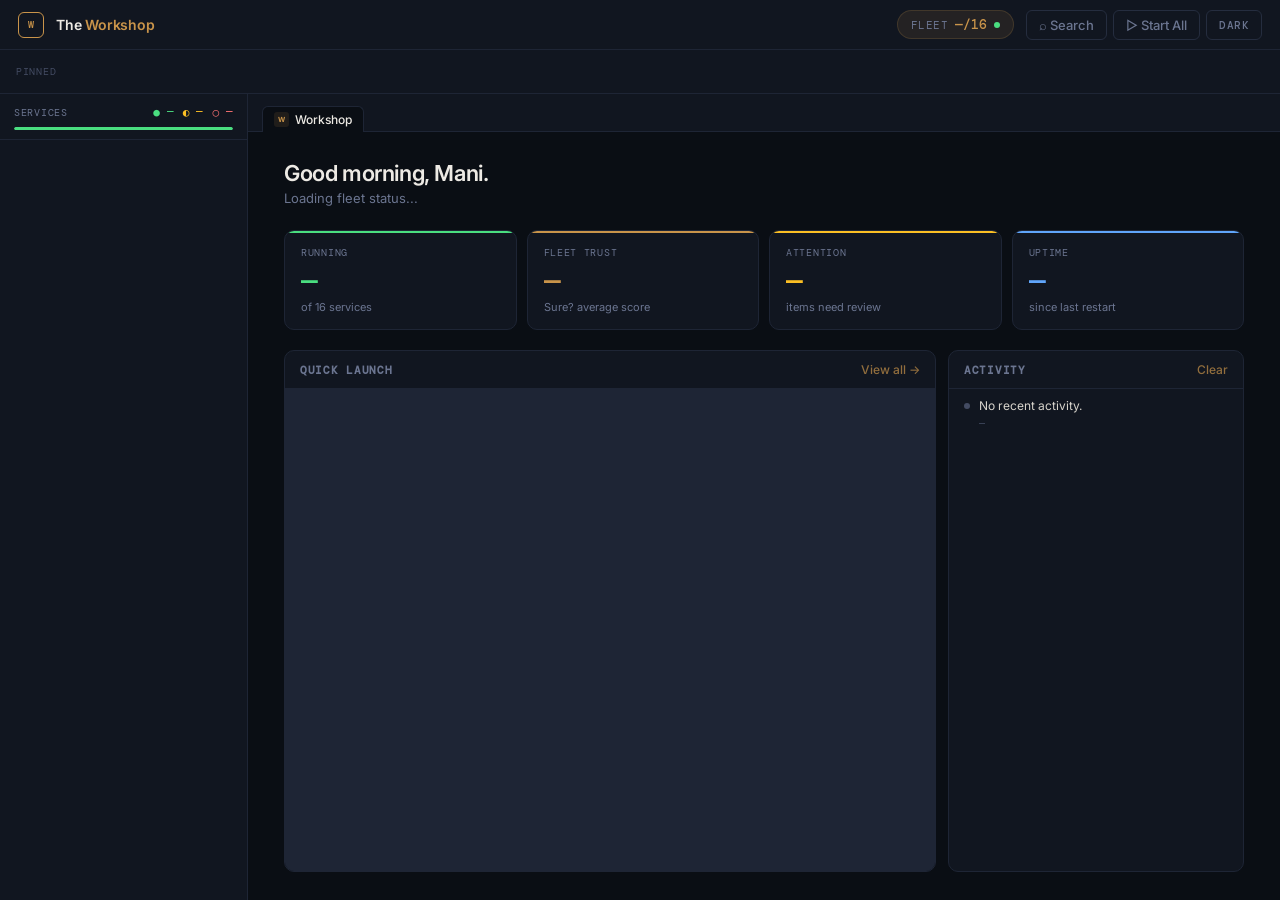
==== dashboard.html @ da77e00f "Workshop v2 — FastAPI rebuild, PostgreSQL, fleet launchpad dashboard Complete rewrite from Flask to " ====
<!DOCTYPE html>
<html lang="en-AU" data-theme="dark">
<head>
<meta charset="UTF-8">
<meta name="viewport" content="width=device-width, initial-scale=1.0">
<title>The Workshop — Almost Magic Tech Lab</title>
<link rel="icon" type="image/svg+xml" href="data:image/svg+xml,<svg xmlns='http://www.w3.org/2000/svg' viewBox='0 0 32 32'><rect width='32' height='32' rx='7' fill='%230A0E14'/><rect x='2' y='2' width='28' height='28' rx='6' fill='none' stroke='%23C9944A' stroke-width='1.5'/><text x='16' y='22' text-anchor='middle' font-family='monospace' font-size='14' font-weight='700' fill='%23C9944A'>W</text></svg>">
<style>
@import url('https://fonts.googleapis.com/css2?family=DM+Mono:wght@400;500&family=Inter:wght@300;400;500;600&display=swap');

:root {
  --bg:#0A0E14; --surface:#111620; --surface-2:#181E2A;
  --border:#1E2535; --border-2:#252D3F;
  --gold:#C9944A; --gold-dim:rgba(201,148,74,0.10);
  --text:#D8D4CC; --text-bright:#EDEAE4;
  --muted:#6B7590; --muted-2:#434B62;
  --green:#4ADE80; --red:#F87171; --amber:#FBBF24; --blue:#60A5FA;
  --sidebar-w:248px; --header-h:50px; --pin-h:44px;
}
[data-theme="light"] {
  --bg:#F2F0EC; --surface:#FFFFFF; --surface-2:#EDEAE5;
  --border:#DDD9D3; --border-2:#C8C4BE;
  --text:#2C2C3A; --text-bright:#0E0E1A;
  --muted:#7A7A8E; --muted-2:#A4A4B4;
}
*{margin:0;padding:0;box-sizing:border-box;}
body{font-family:'Inter',-apple-system,sans-serif;background:var(--bg);color:var(--text);height:100vh;display:flex;flex-direction:column;overflow:hidden;font-size:13px;-webkit-font-smoothing:antialiased;}

/* HEADER */
.header{height:var(--header-h);background:var(--surface);border-bottom:1px solid var(--border);display:flex;align-items:center;padding:0 18px;gap:12px;flex-shrink:0;z-index:10;}
.brand-mark{width:26px;height:26px;border:1.5px solid var(--gold);border-radius:6px;display:flex;align-items:center;justify-content:center;font-family:'DM Mono',monospace;font-size:10px;color:var(--gold);font-weight:500;flex-shrink:0;}
.brand-name{font-family:'Inter',sans-serif;font-size:14px;font-weight:600;color:var(--text-bright);letter-spacing:-0.2px;}
.brand-name span{color:var(--gold);}
.header-sep{flex:1;}
.fleet-score{display:flex;align-items:center;gap:7px;background:var(--gold-dim);border:1px solid rgba(201,148,74,0.18);border-radius:20px;padding:5px 13px;cursor:default;}
.fleet-score-label{font-size:11px;color:var(--muted);font-family:'DM Mono',monospace;text-transform:uppercase;letter-spacing:0.5px;}
.fleet-score-value{font-family:'DM Mono',monospace;font-size:13px;color:var(--gold);font-weight:500;}
.fleet-pulse{width:6px;height:6px;border-radius:50%;background:var(--green);animation:pulse 2.2s infinite;}
@keyframes pulse{0%,100%{opacity:1;transform:scale(1);}50%{opacity:0.45;transform:scale(0.78);}}
.header-actions{display:flex;align-items:center;gap:6px;}
.hbtn{height:30px;padding:0 12px;border-radius:6px;border:1px solid var(--border-2);background:transparent;color:var(--muted);cursor:pointer;display:flex;align-items:center;gap:5px;font-size:13px;font-family:'Inter',sans-serif;font-weight:500;transition:all 0.13s;white-space:nowrap;}
.hbtn:hover{background:var(--surface-2);color:var(--text-bright);border-color:var(--border-2);}
.hbtn.mono{font-size:11px;font-family:'DM Mono',monospace;text-transform:uppercase;letter-spacing:0.4px;}

/* PINNED BAR */
.pinned-bar{height:var(--pin-h);background:var(--surface);border-bottom:1px solid var(--border);display:flex;align-items:center;padding:0 16px;gap:5px;flex-shrink:0;overflow-x:auto;}
.pinned-bar::-webkit-scrollbar{display:none;}
.pinned-label{font-size:10px;text-transform:uppercase;letter-spacing:0.7px;color:var(--muted-2);font-family:'DM Mono',monospace;white-space:nowrap;margin-right:4px;flex-shrink:0;}
.pin-chip{display:flex;align-items:center;gap:6px;padding:5px 10px 5px 7px;border-radius:8px;border:1px solid var(--border-2);background:var(--surface-2);cursor:pointer;transition:all 0.13s;white-space:nowrap;flex-shrink:0;}
.pin-chip:hover{border-color:var(--gold);background:var(--gold-dim);}
.pin-badge{width:20px;height:20px;border-radius:4px;display:flex;align-items:center;justify-content:center;font-size:8px;font-weight:700;font-family:'Inter',sans-serif;flex-shrink:0;}
.pin-name{font-size:12px;font-weight:500;color:var(--text);}
.pin-dot{width:5px;height:5px;border-radius:50%;flex-shrink:0;}

/* BODY */
.body{display:flex;flex:1;overflow:hidden;}

/* SIDEBAR */
.sidebar{width:var(--sidebar-w);background:var(--surface);border-right:1px solid var(--border);display:flex;flex-direction:column;flex-shrink:0;overflow:hidden;}
.status-bar{padding:11px 14px 9px;border-bottom:1px solid var(--border);}
.status-bar-row{display:flex;align-items:center;justify-content:space-between;margin-bottom:8px;}
.status-bar-label{font-size:10px;text-transform:uppercase;letter-spacing:0.7px;color:var(--muted);font-family:'DM Mono',monospace;}
.status-counts{display:flex;gap:9px;}
.status-count{display:flex;align-items:center;gap:3px;font-family:'DM Mono',monospace;font-size:11px;}
.status-count.up{color:var(--green);} .status-count.down{color:var(--red);} .status-count.warn{color:var(--amber);}
.mini-bar{height:3px;background:var(--border);border-radius:3px;overflow:hidden;display:flex;gap:1px;}
.mini-bar-seg{height:100%;border-radius:3px;}
.mini-bar-seg.up{background:var(--green);} .mini-bar-seg.warn{background:var(--amber);} .mini-bar-seg.down{background:var(--red);}
.groups{flex:1;overflow-y:auto;padding:5px 0;}
.groups::-webkit-scrollbar{width:3px;}
.groups::-webkit-scrollbar-thumb{background:var(--border-2);border-radius:3px;}
.group{margin-bottom:1px;}
.group-header{display:flex;align-items:center;gap:7px;padding:6px 14px;cursor:pointer;transition:background 0.1s;user-select:none;}
.group-header:hover{background:var(--surface-2);}
.group-arrow{font-size:7px;color:var(--muted-2);transition:transform 0.18s;width:8px;flex-shrink:0;}
.group.open .group-arrow{transform:rotate(90deg);}
.group-name{flex:1;font-size:10px;font-weight:600;text-transform:uppercase;letter-spacing:0.7px;color:var(--muted);font-family:'DM Mono',monospace;}
.group-badge{font-family:'DM Mono',monospace;font-size:10px;color:var(--muted-2);background:var(--surface-2);border-radius:8px;padding:1px 6px;}
.group-badge.all-up{color:var(--green);background:rgba(74,222,128,0.08);}
.group-apps{display:none;padding:0 6px 4px;}
.group.open .group-apps{display:block;}
.app-row{display:flex;align-items:center;gap:8px;padding:5px 8px;border-radius:7px;cursor:pointer;transition:background 0.1s;}
.app-row:hover{background:var(--surface-2);} .app-row.active{background:var(--gold-dim);}
.app-row.ghost{opacity:0.45;}
.app-badge{width:22px;height:22px;border-radius:5px;display:flex;align-items:center;justify-content:center;font-size:9px;font-weight:700;font-family:'Inter',sans-serif;flex-shrink:0;}
.app-info{flex:1;min-width:0;}
.app-name{font-size:12px;font-weight:500;color:var(--text);white-space:nowrap;overflow:hidden;text-overflow:ellipsis;line-height:1.3;}
.app-port{font-family:'DM Mono',monospace;font-size:10px;color:var(--muted-2);line-height:1;}
.app-status{width:6px;height:6px;border-radius:50%;flex-shrink:0;}
.app-status.up{background:var(--green);box-shadow:0 0 5px rgba(74,222,128,0.35);}
.app-status.down{background:var(--muted-2);}
.app-status.warn,.app-status.degraded{background:var(--amber);}
.app-status.degraded{animation:pulse 2s infinite;}
.app-status.not_built{background:var(--muted-2);}

/* MAIN */
.main{flex:1;display:flex;flex-direction:column;overflow:hidden;background:var(--bg);}
.tab-bar{height:38px;background:var(--surface);border-bottom:1px solid var(--border);display:flex;align-items:flex-end;padding:0 14px;gap:2px;flex-shrink:0;}
.tab{display:flex;align-items:center;gap:6px;padding:5px 11px;border-radius:6px 6px 0 0;cursor:pointer;font-size:12px;font-weight:500;color:var(--muted);transition:all 0.13s;border:1px solid transparent;border-bottom:none;margin-bottom:-1px;}
.tab:hover{color:var(--text);background:var(--surface-2);}
.tab.active{color:var(--text-bright);background:var(--bg);border-color:var(--border);border-bottom-color:var(--bg);}
.tab-badge{width:15px;height:15px;border-radius:3px;display:flex;align-items:center;justify-content:center;font-size:7px;font-weight:700;font-family:'Inter',sans-serif;}
.tab-close{font-size:13px;color:var(--muted-2);padding:1px 3px;border-radius:3px;line-height:1;margin-left:1px;}
.tab-close:hover{background:var(--border-2);color:var(--text);}

/* WELCOME */
.welcome{flex:1;display:flex;flex-direction:column;padding:28px 36px;overflow-y:auto;animation:fadeUp 0.28s ease;}
@keyframes fadeUp{from{opacity:0;transform:translateY(8px);}to{opacity:1;transform:translateY(0);}}
.welcome-header{margin-bottom:24px;}
.welcome-greeting{font-family:'Inter',sans-serif;font-size:22px;font-weight:600;color:var(--text-bright);letter-spacing:-0.4px;line-height:1.2;margin-bottom:4px;}
.welcome-sub{font-size:13px;color:var(--muted);font-weight:400;}
.metrics{display:grid;grid-template-columns:repeat(4,1fr);gap:10px;margin-bottom:20px;}
.metric-card{background:var(--surface);border:1px solid var(--border);border-radius:10px;padding:15px 16px;cursor:default;transition:border-color 0.18s;position:relative;overflow:hidden;animation:fadeUp 0.35s ease both;}
.metric-card:nth-child(1){animation-delay:.04s;} .metric-card:nth-child(2){animation-delay:.08s;} .metric-card:nth-child(3){animation-delay:.12s;} .metric-card:nth-child(4){animation-delay:.16s;}
.metric-card:hover{border-color:var(--border-2);}
.metric-card::before{content:'';position:absolute;top:0;left:0;right:0;height:2px;border-radius:10px 10px 0 0;}
.metric-card.green::before{background:var(--green);} .metric-card.gold::before{background:var(--gold);} .metric-card.amber::before{background:var(--amber);} .metric-card.blue::before{background:var(--blue);}
.metric-label{font-size:10px;text-transform:uppercase;letter-spacing:0.7px;color:var(--muted);font-family:'DM Mono',monospace;margin-bottom:9px;}
.metric-value{font-family:'DM Mono',monospace;font-size:28px;font-weight:500;line-height:1;margin-bottom:4px;}
.metric-card.green .metric-value{color:var(--green);} .metric-card.gold .metric-value{color:var(--gold);} .metric-card.amber .metric-value{color:var(--amber);} .metric-card.blue .metric-value{color:var(--blue);}
.metric-detail{font-size:11px;color:var(--muted);}
.content-grid{display:grid;grid-template-columns:1fr 296px;gap:12px;flex:1;min-height:0;}
.panel{background:var(--surface);border:1px solid var(--border);border-radius:10px;overflow:hidden;display:flex;flex-direction:column;}
.panel-header{display:flex;align-items:center;justify-content:space-between;padding:11px 15px;border-bottom:1px solid var(--border);flex-shrink:0;}
.panel-title{font-size:11px;font-weight:600;text-transform:uppercase;letter-spacing:0.7px;color:var(--muted);font-family:'DM Mono',monospace;}
.panel-action{font-size:12px;color:var(--gold);cursor:pointer;opacity:0.7;transition:opacity 0.13s;font-weight:500;}
.panel-action:hover{opacity:1;}
.app-grid{display:grid;grid-template-columns:repeat(4,1fr);gap:1px;background:var(--border);flex:1;}
.app-tile{background:var(--surface);padding:13px 13px 11px;cursor:pointer;transition:background 0.12s;display:flex;flex-direction:column;gap:8px;}
.app-tile:hover{background:var(--surface-2);}
.app-tile-top{display:flex;align-items:flex-start;justify-content:space-between;}
.app-tile-badge{width:30px;height:30px;border-radius:7px;display:flex;align-items:center;justify-content:center;font-size:10px;font-weight:700;font-family:'Inter',sans-serif;}
.app-tile-dot{width:6px;height:6px;border-radius:50%;margin-top:3px;flex-shrink:0;}
.app-tile-name{font-size:12px;font-weight:600;color:var(--text-bright);line-height:1.2;}
.app-tile-desc{font-size:11px;color:var(--muted);line-height:1.3;}
.app-tile-port{font-family:'DM Mono',monospace;font-size:10px;color:var(--muted-2);margin-top:1px;}
.activity-feed{flex:1;overflow-y:auto;}
.activity-item{display:flex;align-items:flex-start;gap:9px;padding:9px 15px;border-bottom:1px solid var(--border);transition:background 0.1s;cursor:default;}
.activity-item:last-child{border-bottom:none;} .activity-item:hover{background:var(--surface-2);}
.activity-dot{width:6px;height:6px;border-radius:50%;flex-shrink:0;margin-top:5px;}
.activity-text{font-size:12px;color:var(--text);line-height:1.4;margin-bottom:2px;}
.activity-time{font-family:'DM Mono',monospace;font-size:10px;color:var(--muted-2);}

/* Toast */
.toast{position:fixed;bottom:20px;left:50%;transform:translateX(-50%);background:var(--surface-2);border:1px solid var(--border-2);border-radius:8px;padding:8px 16px;font-size:12px;color:var(--text);z-index:100;opacity:0;transition:opacity 0.2s;pointer-events:none;}
.toast.show{opacity:1;}

/* Colours */
.c-elaine{background:#FF6B6B1E;color:#FF8080;} .c-beast{background:#F472B61E;color:#F472B6;}
.c-sure{background:#4ADE801E;color:#4ADE80;} .c-baldrick{background:#60A5FA1E;color:#60A5FA;}
.c-fore{background:#94A3B81E;color:#94A3B8;} .c-ckw{background:#34D3991E;color:#34D399;}
.c-ckla{background:#A78BFA1E;color:#A78BFA;} .c-junk{background:#78716C1E;color:#A8A29E;}
.c-peterman{background:#FB923C1E;color:#FB923C;} .c-sophia{background:#E879F91E;color:#E879F9;}
.c-costanza{background:#F973161E;color:#F97316;} .c-atlas{background:#38BDF81E;color:#38BDF8;}
.c-sentinel{background:#FB923C1E;color:#FB923C;} .c-ripple{background:#10B9811E;color:#10B981;}
.c-spark{background:#EC48991E;color:#EC4899;} .c-workshop{background:#C9944A1E;color:#C9944A;}
.c-genie{background:#FDE0471E;color:#FDE047;}
</style>
</head>
<body>

<header class="header">
  <div class="brand-mark">W</div>
  <span class="brand-name">The <span>Workshop</span></span>
  <div class="header-sep"></div>
  <div class="fleet-score">
    <span class="fleet-score-label">Fleet</span>
    <span class="fleet-score-value" id="fleetScore">—/16</span>
    <div class="fleet-pulse"></div>
  </div>
  <div class="header-actions">
    <button class="hbtn" title="Search apps" onclick="alert('Search coming soon')">⌕ Search</button>
    <button class="hbtn" onclick="alert('Start All coming soon')">▷ Start All</button>
    <button class="hbtn mono" onclick="toggleTheme()">Dark</button>
  </div>
</header>

<div class="pinned-bar" id="pinnedBar">
  <span class="pinned-label">Pinned</span>
</div>

<div class="body">
  <nav class="sidebar">
    <div class="status-bar">
      <div class="status-bar-row">
        <span class="status-bar-label">Services</span>
        <div class="status-counts" id="statusCounts">
          <span class="status-count up">● —</span>
          <span class="status-count warn">◐ —</span>
          <span class="status-count down">○ —</span>
        </div>
      </div>
      <div class="mini-bar" id="miniBar">
        <div class="mini-bar-seg up" style="flex:1"></div>
      </div>
    </div>
    <div class="groups" id="sidebarGroups"></div>
  </nav>

  <main class="main">
    <div class="tab-bar" id="tabBar">
      <div class="tab active"><div class="tab-badge c-workshop">W</div>Workshop</div>
    </div>

    <div class="welcome" id="welcomePanel">
      <div class="welcome-header">
        <div class="welcome-greeting" id="greeting">Good afternoon, Mani.</div>
        <div class="welcome-sub" id="welcomeSub">Loading fleet status...</div>
      </div>
      <div class="metrics" id="metricsGrid">
        <div class="metric-card green"><div class="metric-label">Running</div><div class="metric-value" id="metricRunning">—</div><div class="metric-detail" id="metricRunningDetail">of 16 services</div></div>
        <div class="metric-card gold"><div class="metric-label">Fleet Trust</div><div class="metric-value" id="metricTrust">—</div><div class="metric-detail">Sure? average score</div></div>
        <div class="metric-card amber"><div class="metric-label">Attention</div><div class="metric-value" id="metricAttention">—</div><div class="metric-detail">items need review</div></div>
        <div class="metric-card blue"><div class="metric-label">Uptime</div><div class="metric-value" id="metricUptime">—</div><div class="metric-detail">since last restart</div></div>
      </div>
      <div class="content-grid">
        <div class="panel">
          <div class="panel-header"><span class="panel-title">Quick Launch</span><span class="panel-action">View all →</span></div>
          <div class="app-grid" id="quickLaunch"></div>
        </div>
        <div class="panel">
          <div class="panel-header"><span class="panel-title">Activity</span><span class="panel-action">Clear</span></div>
          <div class="activity-feed" id="activityFeed"></div>
        </div>
      </div>
    </div>
  </main>
</div>

<div class="toast" id="toast"></div>

<script>
const API = (function(){
  const p = location.pathname;
  if(p.startsWith('/workshop')) return '/workshop';
  return '';
})();

let allApps = [];
let startTime = Date.now();

// Greeting
function updateGreeting(){
  const h=new Date().getHours();
  let g='Good evening';
  if(h<12) g='Good morning';
  else if(h<17) g='Good afternoon';
  document.getElementById('greeting').textContent=g+', Mani.';
}
updateGreeting();

// Theme
function toggleTheme(){
  const h=document.documentElement,b=document.querySelector('.hbtn.mono');
  h.dataset.theme=h.dataset.theme==='dark'?'light':'dark';
  b.textContent=h.dataset.theme==='dark'?'Dark':'Light';
}

// Status dot colour
function dotColour(status){
  if(status==='up') return 'var(--green)';
  if(status==='degraded') return 'var(--amber)';
  if(status==='down') return 'var(--red)';
  return 'var(--muted-2)';
}
function dotClass(status){
  if(status==='up') return 'up';
  if(status==='degraded') return 'degraded';
  if(status==='down') return 'down';
  return 'not_built';
}

// Tab system
const C={elaine:'c-elaine',beast:'c-beast',sure:'c-sure',baldrick:'c-baldrick',ckwriter:'c-ckw',ckla:'c-ckla',sentinel:'c-sentinel',foreperson:'c-fore',junkdrawer:'c-junk',peterman:'c-peterman',atlas:'c-atlas',costanza:'c-costanza',sophia:'c-sophia',ripple:'c-ripple',spark:'c-spark',genie:'c-genie'};
const I={elaine:'E',beast:'B',sure:'S?',baldrick:'Ba',ckwriter:'CK',ckla:'LA',sentinel:'DS',foreperson:'Fp',junkdrawer:'JD',peterman:'Pe',atlas:'IA',costanza:'Co',sophia:'So',ripple:'Ri',spark:'Sp',genie:'Ge'};
const URLS={elaine:'/elaine/',beast:'/beast/',sure:'/sure/',baldrick:'/baldrick/',ckwriter:'/ckwriter/',ckla:'/ckla/',peterman:'/peterman/',junkdrawer:'/junkdrawer/',costanza:'/costanza/'};

function openApp(name,key){
  const app=allApps.find(a=>a.slug===key);
  if(app && !app.built){showToast(name+' — coming soon');return;}
  const bar=document.getElementById('tabBar');
  const ex=bar.querySelector('[data-key="'+key+'"]');
  if(ex){document.querySelectorAll('.tab').forEach(t=>t.classList.remove('active'));ex.classList.add('active');return;}
  const tab=document.createElement('div');
  tab.className='tab';tab.dataset.key=key;
  tab.innerHTML='<div class="tab-badge '+(C[key]||'')+'">'+(I[key]||name[0])+'</div>'+name+'<span class="tab-close" onclick="closeTab(event,this)">\u00d7</span>';
  tab.addEventListener('click',function(e){if(e.target.classList.contains('tab-close'))return;document.querySelectorAll('.tab').forEach(t=>t.classList.remove('active'));this.classList.add('active');});
  bar.appendChild(tab);
  document.querySelectorAll('.tab').forEach(t=>t.classList.remove('active'));
  tab.classList.add('active');
  if(URLS[key]) window.open(URLS[key],'_blank');
}
function closeTab(e,btn){e.stopPropagation();const t=btn.closest('.tab');const was=t.classList.contains('active');t.remove();if(was){const tabs=document.querySelectorAll('.tab');if(tabs.length)tabs[tabs.length-1].classList.add('active');}}

function showToast(msg){const t=document.getElementById('toast');t.textContent=msg;t.classList.add('show');setTimeout(()=>t.classList.remove('show'),2000);}

// Pinned bar
function renderPinned(apps){
  const bar=document.getElementById('pinnedBar');
  bar.innerHTML='<span class="pinned-label">Pinned</span>';
  apps.filter(a=>a.pinned).forEach(a=>{
    const chip=document.createElement('div');
    chip.className='pin-chip';
    chip.onclick=()=>openApp(a.name,a.slug);
    chip.innerHTML='<div class="pin-badge '+(a.badge_class||'')+'">'+a.badge+'</div><span class="pin-name">'+a.name+'</span><div class="pin-dot" style="background:'+dotColour(a.status)+'"></div>';
    bar.appendChild(chip);
  });
}

// Sidebar
function renderSidebar(apps, groups){
  const container=document.getElementById('sidebarGroups');
  container.innerHTML='';
  groups.forEach((groupName,gi)=>{
    const groupApps=apps.filter(a=>a.group===groupName);
    if(!groupApps.length) return;
    const upCount=groupApps.filter(a=>a.status==='up').length;
    const allUp=upCount===groupApps.length;
    const div=document.createElement('div');
    div.className='group'+(gi<2?' open':'');
    div.innerHTML='<div class="group-header" onclick="this.parentElement.classList.toggle(\'open\')"><span class="group-arrow">\u25b6</span><span class="group-name">'+groupName+'</span><span class="group-badge'+(allUp?' all-up':'')+'">'+upCount+'/'+groupApps.length+'</span></div>';
    const appsDiv=document.createElement('div');
    appsDiv.className='group-apps';
    groupApps.forEach(a=>{
      const row=document.createElement('div');
      row.className='app-row'+(a.built?'':' ghost');
      row.onclick=()=>openApp(a.name,a.slug);
      row.innerHTML='<div class="app-badge '+(a.badge_class||'')+'">'+a.badge+'</div><div class="app-info"><div class="app-name">'+a.name+'</div><div class="app-port">:'+a.port+'</div></div><div class="app-status '+dotClass(a.status)+'"></div>';
      appsDiv.appendChild(row);
    });
    div.appendChild(appsDiv);
    container.appendChild(div);
  });
}

// Status bar counts
function renderStatusCounts(summary){
  const el=document.getElementById('statusCounts');
  el.innerHTML='<span class="status-count up">\u25cf '+summary.up+'</span>'
    +'<span class="status-count warn">\u25d0 '+summary.degraded+'</span>'
    +'<span class="status-count down">\u25cb '+(summary.down+summary.not_built)+'</span>';
  // Mini bar
  const bar=document.getElementById('miniBar');
  const total=summary.total||1;
  bar.innerHTML='<div class="mini-bar-seg up" style="flex:'+summary.up+'"></div>'
    +'<div class="mini-bar-seg warn" style="flex:'+summary.degraded+'"></div>'
    +'<div class="mini-bar-seg down" style="flex:'+(summary.down+summary.not_built)+'"></div>';
}

// Quick launch tiles (pinned apps)
function renderQuickLaunch(apps){
  const grid=document.getElementById('quickLaunch');
  grid.innerHTML='';
  const pinned=apps.filter(a=>a.pinned);
  pinned.forEach(a=>{
    const tile=document.createElement('div');
    tile.className='app-tile';
    tile.onclick=()=>openApp(a.name,a.slug);
    const statusDesc=a.status==='up'?a.description:a.status==='degraded'?'Degraded':a.status==='down'?'Offline':'Coming soon';
    const descStyle=a.status==='degraded'?' style="color:var(--amber)"':a.status==='down'?' style="color:var(--red)"':'';
    const dotStyle=a.status==='degraded'?'background:var(--amber);animation:pulse 2s infinite;':'background:'+dotColour(a.status)+';';
    tile.innerHTML='<div class="app-tile-top"><div class="app-tile-badge '+(a.badge_class||'')+'">'+a.badge+'</div><div class="app-tile-dot" style="'+dotStyle+'"></div></div><div><div class="app-tile-name">'+a.name+'</div><div class="app-tile-desc"'+descStyle+'>'+statusDesc+'</div><div class="app-tile-port">:'+a.port+'</div></div>';
    grid.appendChild(tile);
  });
}

// Activity feed
function renderActivity(entries){
  const feed=document.getElementById('activityFeed');
  if(!entries.length){
    feed.innerHTML='<div class="activity-item"><div class="activity-dot" style="background:var(--muted-2)"></div><div><div class="activity-text">No recent activity.</div><div class="activity-time">—</div></div></div>';
    return;
  }
  feed.innerHTML='';
  const colourMap={green:'var(--green)',blue:'var(--blue)',amber:'var(--amber)',red:'var(--red)',grey:'var(--muted-2)'};
  entries.forEach(e=>{
    const item=document.createElement('div');
    item.className='activity-item';
    const dt=e.created_at?new Date(e.created_at):null;
    const timeStr=dt?dt.toLocaleTimeString('en-AU',{hour:'2-digit',minute:'2-digit'})+' today':'—';
    item.innerHTML='<div class="activity-dot" style="background:'+(colourMap[e.dot_colour]||'var(--muted-2)')+'"></div><div><div class="activity-text">'+e.message+'</div><div class="activity-time">'+timeStr+'</div></div>';
    feed.appendChild(item);
  });
}

// Metrics
function updateMetrics(summary){
  document.getElementById('metricRunning').textContent=summary.up;
  document.getElementById('metricRunningDetail').textContent='of '+summary.total+' services';
  document.getElementById('metricAttention').textContent=summary.degraded+summary.down;
  // Uptime
  const mins=Math.floor((Date.now()-startTime)/60000);
  const hrs=Math.floor(mins/60);
  document.getElementById('metricUptime').textContent=hrs>0?hrs+'h':mins+'m';
  // Welcome sub
  document.getElementById('welcomeSub').textContent=summary.up+' services running \u00b7 '+summary.degraded+' degraded \u00b7 '+(summary.down+summary.not_built)+' offline';
  // Fleet score header
  document.getElementById('fleetScore').textContent=summary.up+'/'+summary.total;
}

// Fleet trust score from Sure?
async function fetchFleetTrust(){
  try{
    const resp=await fetch(API+'/api/fleet-score');
    const data=await resp.json();
    if(data.score) document.getElementById('metricTrust').textContent=data.score;
    else document.getElementById('metricTrust').textContent='—';
  }catch(e){
    document.getElementById('metricTrust').textContent='—';
  }
}

// Main fetch loop
async function fetchAll(){
  try{
    const resp=await fetch(API+'/api/apps');
    const data=await resp.json();
    allApps=data.apps;
    renderPinned(data.apps);
    renderSidebar(data.apps, data.groups);
    renderStatusCounts(data.summary);
    renderQuickLaunch(data.apps);
    updateMetrics(data.summary);
  }catch(e){
    console.error('Fleet fetch failed:',e);
  }
  try{
    const resp=await fetch(API+'/api/activity');
    const data=await resp.json();
    renderActivity(data.entries||[]);
  }catch(e){
    renderActivity([]);
  }
}

fetchAll();
fetchFleetTrust();
setInterval(fetchAll,10000);
setInterval(fetchFleetTrust,30000);
</script>
</body>
</html>
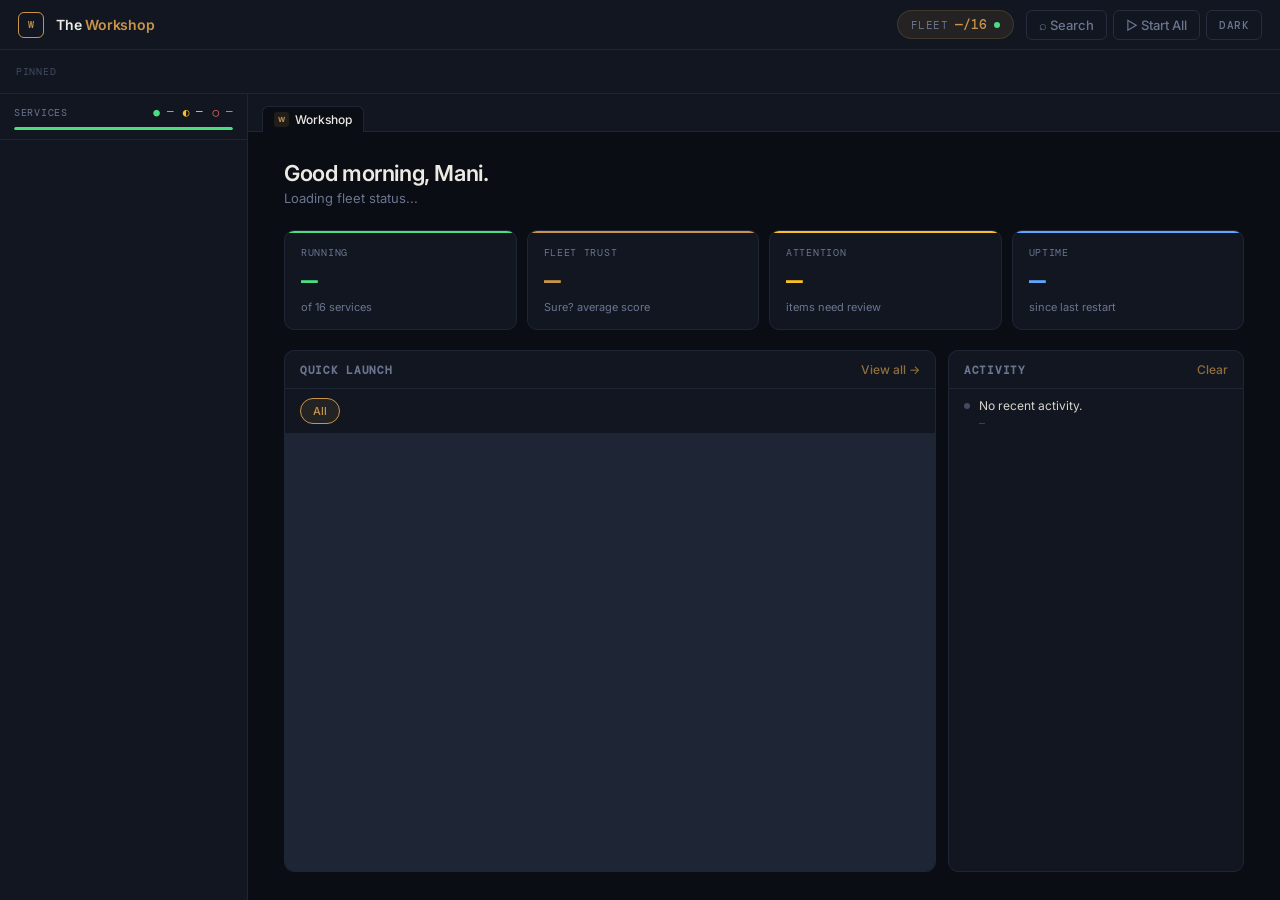
==== commit 0b3930c7: "feat: Workshop v3.0.0 — Ctrl+K command palette, workspaces, session memory, trust badges, mini-launc" ====
--- a/dashboard.html
+++ b/dashboard.html
@@ -155,6 +155,42 @@
 .c-sentinel{background:#FB923C1E;color:#FB923C;} .c-ripple{background:#10B9811E;color:#10B981;}
 .c-spark{background:#EC48991E;color:#EC4899;} .c-workshop{background:#C9944A1E;color:#C9944A;}
 .c-genie{background:#FDE0471E;color:#FDE047;}
+
+/* v3: Command Palette */
+.cmd-overlay{position:fixed;top:0;left:0;width:100%;height:100%;background:rgba(0,0,0,0.7);z-index:1000;display:none;align-items:flex-start;justify-content:center;padding-top:15vh;}
+.cmd-overlay.open{display:flex;}
+.cmd-box{background:var(--surface);border:1px solid var(--border-2);border-radius:12px;width:560px;overflow:hidden;box-shadow:0 25px 50px rgba(0,0,0,0.5);}
+.cmd-header{display:flex;align-items:center;padding:16px 20px;border-bottom:1px solid var(--border);gap:12px;}
+.cmd-icon{color:var(--gold);font-size:16px;font-family:'DM Mono',monospace;}
+.cmd-input{flex:1;background:none;border:none;color:var(--text-bright);font-size:15px;outline:none;font-family:'Inter',sans-serif;}
+.cmd-input::placeholder{color:var(--muted-2);}
+.cmd-kbd{background:var(--surface-2);color:var(--muted-2);padding:2px 8px;border-radius:4px;font-size:11px;font-family:'DM Mono',monospace;}
+.cmd-results{max-height:400px;overflow-y:auto;padding:8px;}
+.cmd-item{padding:10px 16px;border-radius:6px;cursor:pointer;display:flex;align-items:center;gap:12px;transition:background 0.1s;}
+.cmd-item:hover,.cmd-item.selected{background:var(--gold-dim);}
+.cmd-item-dot{width:8px;height:8px;border-radius:50%;flex-shrink:0;}
+.cmd-item-name{flex:1;color:var(--text-bright);font-size:13px;}
+.cmd-item-meta{color:var(--muted-2);font-size:11px;font-family:'DM Mono',monospace;}
+.cmd-footer{padding:10px 20px;border-top:1px solid var(--border);display:flex;gap:20px;font-size:11px;color:var(--muted-2);font-family:'DM Mono',monospace;}
+
+/* v3: Workspace Pills */
+.workspace-bar{display:flex;gap:6px;padding:9px 15px;border-bottom:1px solid var(--border);overflow-x:auto;flex-shrink:0;}
+.workspace-bar::-webkit-scrollbar{display:none;}
+.ws-pill{height:26px;padding:0 12px;border-radius:13px;border:1px solid var(--border-2);background:transparent;color:var(--muted);cursor:pointer;font-size:11px;font-family:'Inter',sans-serif;font-weight:500;transition:all 0.13s;white-space:nowrap;display:flex;align-items:center;}
+.ws-pill:hover{border-color:var(--gold);color:var(--text);}
+.ws-pill.active{background:var(--gold-dim);border-color:var(--gold);color:var(--gold);}
+
+/* v3: Recent Apps Row */
+.recent-bar{display:flex;align-items:center;gap:8px;padding:9px 15px;border-bottom:1px solid var(--border);flex-shrink:0;}
+.recent-label{font-size:10px;text-transform:uppercase;letter-spacing:0.7px;color:var(--muted-2);font-family:'DM Mono',monospace;white-space:nowrap;flex-shrink:0;}
+.recent-chip{display:flex;align-items:center;gap:5px;padding:4px 10px;border-radius:6px;border:1px solid var(--border);background:var(--surface-2);cursor:pointer;font-size:11px;color:var(--text);transition:all 0.12s;white-space:nowrap;flex-shrink:0;}
+.recent-chip:hover{border-color:var(--gold);background:var(--gold-dim);}
+.resume-btn{margin-left:auto;height:24px;padding:0 10px;border-radius:12px;border:1px solid var(--gold);background:var(--gold-dim);color:var(--gold);cursor:pointer;font-size:10px;font-family:'DM Mono',monospace;text-transform:uppercase;letter-spacing:0.5px;transition:all 0.13s;flex-shrink:0;}
+.resume-btn:hover{background:var(--gold);color:var(--bg);}
+
+/* v3: Trust Badges on Tiles */
+.trust-badge{position:absolute;top:6px;right:6px;font-size:9px;padding:1px 5px;border-radius:10px;font-weight:600;font-family:'DM Mono',monospace;color:#fff;}
+.trust-high{background:#10B981;} .trust-mid{background:#E8A838;} .trust-low{background:#E05555;}
 </style>
 </head>
 <body>
@@ -169,7 +205,7 @@
     <div class="fleet-pulse"></div>
   </div>
   <div class="header-actions">
-    <button class="hbtn" title="Search apps" onclick="alert('Search coming soon')">⌕ Search</button>
+    <button class="hbtn" title="Search apps (Ctrl+K)" onclick="openPalette()">⌕ Search</button>
     <button class="hbtn" onclick="alert('Start All coming soon')">▷ Start All</button>
     <button class="hbtn mono" onclick="toggleTheme()">Dark</button>
   </div>
@@ -213,9 +249,15 @@
         <div class="metric-card amber"><div class="metric-label">Attention</div><div class="metric-value" id="metricAttention">—</div><div class="metric-detail">items need review</div></div>
         <div class="metric-card blue"><div class="metric-label">Uptime</div><div class="metric-value" id="metricUptime">—</div><div class="metric-detail">since last restart</div></div>
       </div>
+      <!-- v3: Recent Apps Row -->
+      <div class="recent-bar" id="recentBar" style="display:none;">
+        <span class="recent-label">Recent</span>
+      </div>
       <div class="content-grid">
         <div class="panel">
           <div class="panel-header"><span class="panel-title">Quick Launch</span><span class="panel-action">View all →</span></div>
+          <!-- v3: Workspace Pills -->
+          <div class="workspace-bar" id="workspaceBar"></div>
           <div class="app-grid" id="quickLaunch"></div>
         </div>
         <div class="panel">
@@ -227,6 +269,21 @@
   </main>
 </div>
 
+<!-- v3: Command Palette -->
+<div class="cmd-overlay" id="cmdPalette">
+  <div class="cmd-box">
+    <div class="cmd-header">
+      <span class="cmd-icon">⌘</span>
+      <input class="cmd-input" id="cmdInput" type="text" placeholder="Search apps, actions..." autocomplete="off">
+      <kbd class="cmd-kbd">ESC</kbd>
+    </div>
+    <div class="cmd-results" id="cmdResults"></div>
+    <div class="cmd-footer">
+      <span>↑↓ navigate</span><span>↵ open</span><span>ESC close</span>
+    </div>
+  </div>
+</div>
+
 <div class="toast" id="toast"></div>
 
 <script>
@@ -238,6 +295,10 @@
 
 let allApps = [];
 let startTime = Date.now();
+let activeWorkspace = 'all';
+let workspaces = [];
+let trustScores = {};
+let cmdSelectedIdx = 0;
 
 // Greeting
 function updateGreeting(){
@@ -347,19 +408,31 @@
     +'<div class="mini-bar-seg down" style="flex:'+(summary.down+summary.not_built)+'"></div>';
 }
 
-// Quick launch tiles (pinned apps)
+// Quick launch tiles — v3: workspace filtering + trust badges
 function renderQuickLaunch(apps){
   const grid=document.getElementById('quickLaunch');
   grid.innerHTML='';
-  const pinned=apps.filter(a=>a.pinned);
-  pinned.forEach(a=>{
+  let filtered=apps;
+  if(activeWorkspace!=='all'){
+    const ws=workspaces.find(w=>w.id===activeWorkspace);
+    if(ws && ws.slugs && ws.slugs.length>0){
+      filtered=apps.filter(a=>ws.slugs.includes(a.slug));
+    }
+  } else {
+    filtered=apps.filter(a=>a.pinned);
+  }
+  filtered.forEach(a=>{
     const tile=document.createElement('div');
     tile.className='app-tile';
-    tile.onclick=()=>openApp(a.name,a.slug);
+    tile.style.position='relative';
+    tile.onclick=()=>{trackAppOpen(a.slug);openApp(a.name,a.slug);};
     const statusDesc=a.status==='up'?a.description:a.status==='degraded'?'Degraded':a.status==='down'?'Offline':'Coming soon';
     const descStyle=a.status==='degraded'?' style="color:var(--amber)"':a.status==='down'?' style="color:var(--red)"':'';
     const dotStyle=a.status==='degraded'?'background:var(--amber);animation:pulse 2s infinite;':'background:'+dotColour(a.status)+';';
-    tile.innerHTML='<div class="app-tile-top"><div class="app-tile-badge '+(a.badge_class||'')+'">'+a.badge+'</div><div class="app-tile-dot" style="'+dotStyle+'"></div></div><div><div class="app-tile-name">'+a.name+'</div><div class="app-tile-desc"'+descStyle+'>'+statusDesc+'</div><div class="app-tile-port">:'+a.port+'</div></div>';
+    // v3: trust badge
+    const trust=trustScores[a.slug]||0;
+    const trustHtml=trust?'<span class="trust-badge '+(trust>=90?'trust-high':trust>=80?'trust-mid':'trust-low')+'">'+trust+'</span>':'';
+    tile.innerHTML='<div class="app-tile-top"><div class="app-tile-badge '+(a.badge_class||'')+'">'+a.badge+'</div><div class="app-tile-dot" style="'+dotStyle+'"></div></div><div><div class="app-tile-name">'+a.name+'</div><div class="app-tile-desc"'+descStyle+'>'+statusDesc+'</div><div class="app-tile-port">:'+a.port+'</div></div>'+trustHtml;
     grid.appendChild(tile);
   });
 }
@@ -433,10 +506,145 @@
   }
 }
 
+// ---------------------------------------------------------------------------
+// v3: Command Palette
+// ---------------------------------------------------------------------------
+function openPalette(){
+  document.getElementById('cmdPalette').classList.add('open');
+  const inp=document.getElementById('cmdInput');
+  inp.value='';inp.focus();
+  cmdSelectedIdx=0;
+  renderCmdResults('');
+}
+function closePalette(){
+  document.getElementById('cmdPalette').classList.remove('open');
+}
+function renderCmdResults(query){
+  const results=query
+    ? allApps.filter(a=>a.name.toLowerCase().includes(query.toLowerCase())||a.slug.toLowerCase().includes(query.toLowerCase()))
+    : allApps.filter(a=>a.built).slice(0,8);
+  const container=document.getElementById('cmdResults');
+  container.innerHTML='';
+  results.forEach((a,i)=>{
+    const div=document.createElement('div');
+    div.className='cmd-item'+(i===cmdSelectedIdx?' selected':'');
+    const trust=trustScores[a.slug]||0;
+    div.innerHTML='<div class="cmd-item-dot" style="background:'+dotColour(a.status)+'"></div><span class="cmd-item-name">'+a.name+'</span><span class="cmd-item-meta">:'+a.port+(trust?' · trust:'+trust:'')+'</span>';
+    div.onclick=()=>{trackAppOpen(a.slug);openApp(a.name,a.slug);closePalette();};
+    container.appendChild(div);
+  });
+}
+document.getElementById('cmdInput').addEventListener('input',e=>{
+  cmdSelectedIdx=0;renderCmdResults(e.target.value);
+});
+document.getElementById('cmdInput').addEventListener('keydown',e=>{
+  const items=document.querySelectorAll('.cmd-item');
+  if(e.key==='ArrowDown'){e.preventDefault();cmdSelectedIdx=Math.min(cmdSelectedIdx+1,items.length-1);}
+  if(e.key==='ArrowUp'){e.preventDefault();cmdSelectedIdx=Math.max(cmdSelectedIdx-1,0);}
+  if(e.key==='Enter'&&items[cmdSelectedIdx]){items[cmdSelectedIdx].click();}
+  if(e.key==='Escape'){closePalette();}
+  renderCmdResults(document.getElementById('cmdInput').value);
+});
+document.getElementById('cmdPalette').addEventListener('click',e=>{
+  if(e.target===document.getElementById('cmdPalette')) closePalette();
+});
+document.addEventListener('keydown',e=>{
+  if((e.ctrlKey||e.metaKey)&&e.key==='k'){e.preventDefault();openPalette();}
+});
+
+// ---------------------------------------------------------------------------
+// v3: Workspaces
+// ---------------------------------------------------------------------------
+async function fetchWorkspaces(){
+  try{
+    const resp=await fetch(API+'/api/workspaces');
+    const data=await resp.json();
+    workspaces=data.workspaces||[];
+    renderWorkspacePills();
+  }catch(e){
+    workspaces=[{id:'all',name:'All',slugs:[]}];
+    renderWorkspacePills();
+  }
+}
+function renderWorkspacePills(){
+  const bar=document.getElementById('workspaceBar');
+  bar.innerHTML='';
+  workspaces.forEach(ws=>{
+    const pill=document.createElement('button');
+    pill.className='ws-pill'+(ws.id===activeWorkspace?' active':'');
+    pill.textContent=ws.name;
+    pill.onclick=()=>{activeWorkspace=ws.id;renderWorkspacePills();renderQuickLaunch(allApps);};
+    bar.appendChild(pill);
+  });
+}
+
+// ---------------------------------------------------------------------------
+// v3: Session Memory
+// ---------------------------------------------------------------------------
+function trackAppOpen(slug){
+  const recent=JSON.parse(localStorage.getItem('workshop_recent')||'[]');
+  const filtered=recent.filter(r=>r.slug!==slug);
+  filtered.unshift({slug:slug,ts:Date.now()});
+  localStorage.setItem('workshop_recent',JSON.stringify(filtered.slice(0,5)));
+  renderRecentApps();
+}
+function renderRecentApps(){
+  const recent=JSON.parse(localStorage.getItem('workshop_recent')||'[]');
+  const bar=document.getElementById('recentBar');
+  if(!recent.length){bar.style.display='none';return;}
+  bar.style.display='flex';
+  bar.innerHTML='<span class="recent-label">Recent</span>';
+  recent.slice(0,5).forEach(r=>{
+    const app=allApps.find(a=>a.slug===r.slug);
+    if(!app) return;
+    const chip=document.createElement('div');
+    chip.className='recent-chip';
+    chip.onclick=()=>{trackAppOpen(app.slug);openApp(app.name,app.slug);};
+    chip.innerHTML=app.name;
+    bar.appendChild(chip);
+  });
+  if(recent.length>=2){
+    const btn=document.createElement('button');
+    btn.className='resume-btn';
+    btn.textContent='Resume Session';
+    btn.onclick=()=>{
+      recent.slice(0,3).forEach(r=>{
+        const a=allApps.find(x=>x.slug===r.slug);
+        if(a && URLS[a.slug]) window.open(URLS[a.slug],'_blank');
+      });
+    };
+    bar.appendChild(btn);
+  }
+}
+
+// ---------------------------------------------------------------------------
+// v3: Trust Score Badges
+// ---------------------------------------------------------------------------
+async function fetchTrustScores(){
+  try{
+    const resp=await fetch(API+'/api/fleet-health');
+    const data=await resp.json();
+    if(data.apps){
+      data.apps.forEach(a=>{
+        if(a.trust) trustScores[a.slug]=a.trust;
+      });
+    }
+    // Re-render tiles with trust data
+    if(allApps.length) renderQuickLaunch(allApps);
+  }catch(e){}
+}
+
+// ---------------------------------------------------------------------------
+// Init
+// ---------------------------------------------------------------------------
 fetchAll();
 fetchFleetTrust();
+fetchWorkspaces();
+fetchTrustScores();
+renderRecentApps();
 setInterval(fetchAll,10000);
 setInterval(fetchFleetTrust,30000);
+setInterval(fetchTrustScores,60000);
 </script>
 </body>
 </html>
